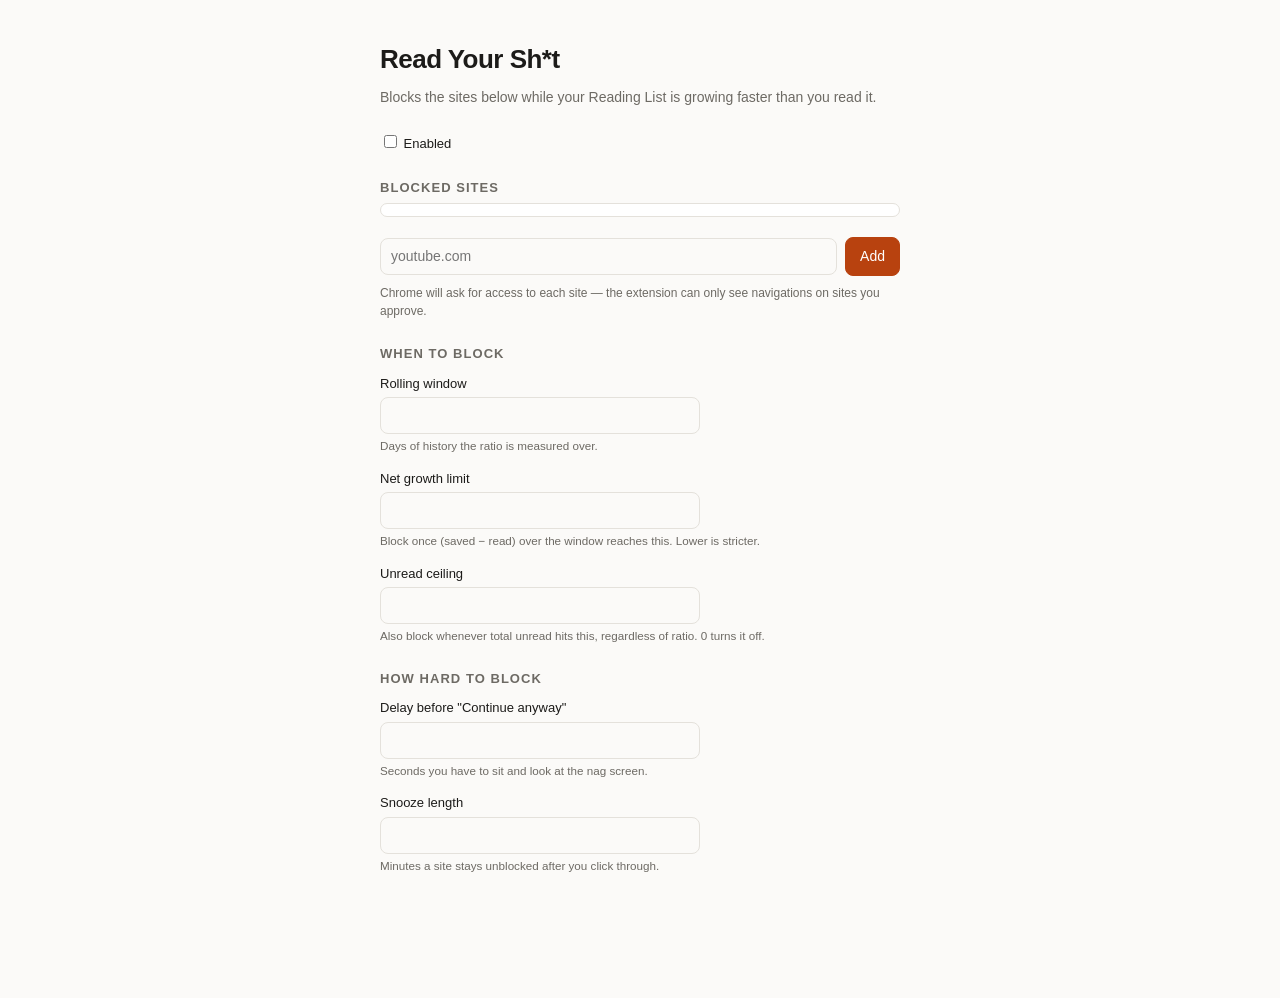
==== src/options.html @ 06a0946a "Initial commit: Chrome extension gating sites on Reading List backlog Soft-blocks distracting sites " ====
<!doctype html>
<html>
  <head>
    <meta charset="utf-8" />
    <title>Read Your Sh*t — Settings</title>
    <link rel="stylesheet" href="style.css" />
    <style>
      body { display: flex; justify-content: center; padding: 40px 24px 80px; }
      main { width: 100%; max-width: 520px; }
      .site { display: flex; align-items: center; gap: 10px; padding: 9px 12px; border-bottom: 1px solid var(--line); }
      .site:last-child { border-bottom: 0; }
      .site .name { flex: 1; }
      .warn { color: var(--accent); font-size: 12px; }
      .chip { font-size: 12px; color: var(--muted); white-space: nowrap; }
      .chip.hot { color: var(--accent); }
      #gate { margin: -4px 0 10px; }
    </style>
  </head>
  <body>
    <main>
      <h1>Read Your Sh*t</h1>
      <p class="lede">Blocks the sites below while your Reading List is growing faster than you read it.</p>

      <label class="field">
        <span><input type="checkbox" id="enabled" /> Enabled</span>
      </label>

      <h2>Blocked sites</h2>
      <p class="small" id="gate"></p>
      <div class="card" id="sites"></div>
      <div class="spacer"></div>
      <form class="row" id="add-form">
        <input type="text" id="domain" placeholder="youtube.com" style="flex: 1; max-width: none" />
        <button type="submit" class="primary">Add</button>
      </form>
      <p class="small muted" style="margin-top: 8px">
        Chrome will ask for access to each site — the extension can only see navigations on sites you approve.
      </p>

      <h2>When to block</h2>
      <label class="field">
        <span>Rolling window</span>
        <input type="number" id="windowDays" min="1" max="90" />
        <small>Days of history the ratio is measured over.</small>
      </label>
      <label class="field">
        <span>Net growth limit</span>
        <input type="number" id="netGrowthLimit" min="1" max="200" />
        <small>Block once (saved − read) over the window reaches this. Lower is stricter.</small>
      </label>
      <label class="field">
        <span>Unread ceiling</span>
        <input type="number" id="maxUnread" min="0" max="10000" />
        <small>Also block whenever total unread hits this, regardless of ratio. 0 turns it off.</small>
      </label>

      <h2>How hard to block</h2>
      <label class="field">
        <span>Delay before "Continue anyway"</span>
        <input type="number" id="delaySeconds" min="0" max="300" />
        <small>Seconds you have to sit and look at the nag screen.</small>
      </label>
      <label class="field">
        <span>Snooze length</span>
        <input type="number" id="snoozeMinutes" min="1" max="1440" />
        <small>Minutes a site stays unblocked after you click through.</small>
      </label>

      <p class="small muted" id="saved-note" style="min-height: 18px"></p>
    </main>
    <script type="module" src="options.js"></script>
  </body>
</html>
---- src/style.css ----
:root {
  --bg: #fbfaf8;
  --panel: #ffffff;
  --ink: #1c1b19;
  --muted: #6d6a64;
  --line: #e4e1db;
  --accent: #b8420f;
  --ok: #2f6b3a;
  color-scheme: light;
}

@media (prefers-color-scheme: dark) {
  :root {
    --bg: #171614;
    --panel: #201f1c;
    --ink: #eeece7;
    --muted: #9c988f;
    --line: #33312d;
    --accent: #e8763f;
    --ok: #7bbd87;
    color-scheme: dark;
  }
}

* { box-sizing: border-box; }

body {
  margin: 0;
  background: var(--bg);
  color: var(--ink);
  font: 14px/1.5 -apple-system, BlinkMacSystemFont, "Segoe UI", sans-serif;
}

h1 { font-size: 26px; margin: 0 0 8px; letter-spacing: -0.02em; }
h2 { font-size: 13px; text-transform: uppercase; letter-spacing: 0.08em; color: var(--muted); margin: 24px 0 10px; }
a { color: var(--accent); }
p { margin: 0 0 12px; }

.lede { color: var(--muted); margin-bottom: 24px; }

.stats { display: flex; gap: 10px; margin: 20px 0; flex-wrap: wrap; }
.stat {
  flex: 1 1 100px;
  background: var(--panel);
  border: 1px solid var(--line);
  border-radius: 10px;
  padding: 12px 14px;
}
.stat b { display: block; font-size: 24px; font-weight: 600; letter-spacing: -0.02em; }
.stat span { color: var(--muted); font-size: 12px; }
.stat.bad b { color: var(--accent); }
.stat.good b { color: var(--ok); }

ul.items { list-style: none; padding: 0; margin: 0; }
ul.items li { border-bottom: 1px solid var(--line); }
ul.items li:last-child { border-bottom: 0; }
ul.items a {
  display: block;
  padding: 10px 12px;
  text-decoration: none;
  color: var(--ink);
  border-radius: 8px;
}
ul.items a:hover { background: var(--panel); }
ul.items .host { display: block; color: var(--muted); font-size: 12px; margin-top: 2px; }

.card { background: var(--panel); border: 1px solid var(--line); border-radius: 12px; padding: 6px; }

button, .btn {
  font: inherit;
  border: 1px solid var(--line);
  background: var(--panel);
  color: var(--ink);
  border-radius: 8px;
  padding: 8px 14px;
  cursor: pointer;
}
button:hover:not(:disabled) { border-color: var(--muted); }
button:disabled { opacity: 0.45; cursor: default; }
button.primary { background: var(--accent); border-color: var(--accent); color: #fff; }

.row { display: flex; gap: 8px; align-items: center; flex-wrap: wrap; }
.spacer { height: 20px; }

label.field { display: block; margin: 0 0 14px; }
label.field span { display: block; font-size: 13px; margin-bottom: 4px; }
label.field small { display: block; color: var(--muted); font-weight: normal; margin-top: 3px; }
input[type="number"], input[type="text"] {
  font: inherit;
  padding: 7px 10px;
  border: 1px solid var(--line);
  border-radius: 8px;
  background: var(--bg);
  color: var(--ink);
  width: 100%;
  max-width: 320px;
}

.muted { color: var(--muted); }
.small { font-size: 12px; }
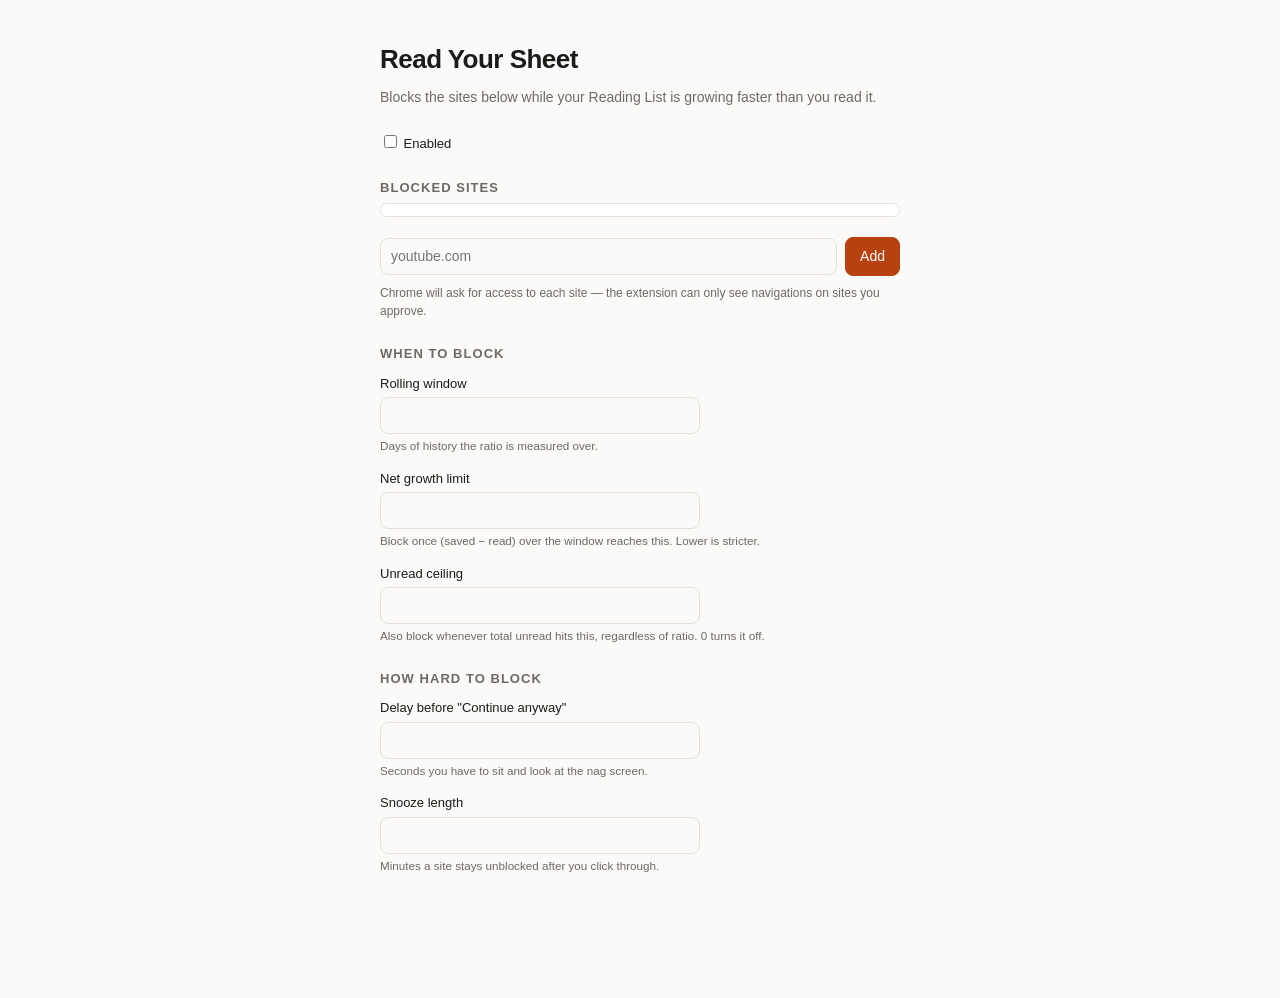
==== commit 4325b5d1: "Rename to Read Your Sheet "Sheet" is both the minced oath and a literal sheet of paper, which suits " ====
--- a/src/options.html
+++ b/src/options.html
@@ -2,7 +2,7 @@
 <html>
   <head>
     <meta charset="utf-8" />
-    <title>Read Your Sh*t — Settings</title>
+    <title>Read Your Sheet — Settings</title>
     <link rel="stylesheet" href="style.css" />
     <style>
       body { display: flex; justify-content: center; padding: 40px 24px 80px; }
@@ -18,7 +18,7 @@
   </head>
   <body>
     <main>
-      <h1>Read Your Sh*t</h1>
+      <h1>Read Your Sheet</h1>
       <p class="lede">Blocks the sites below while your Reading List is growing faster than you read it.</p>
 
       <label class="field">
